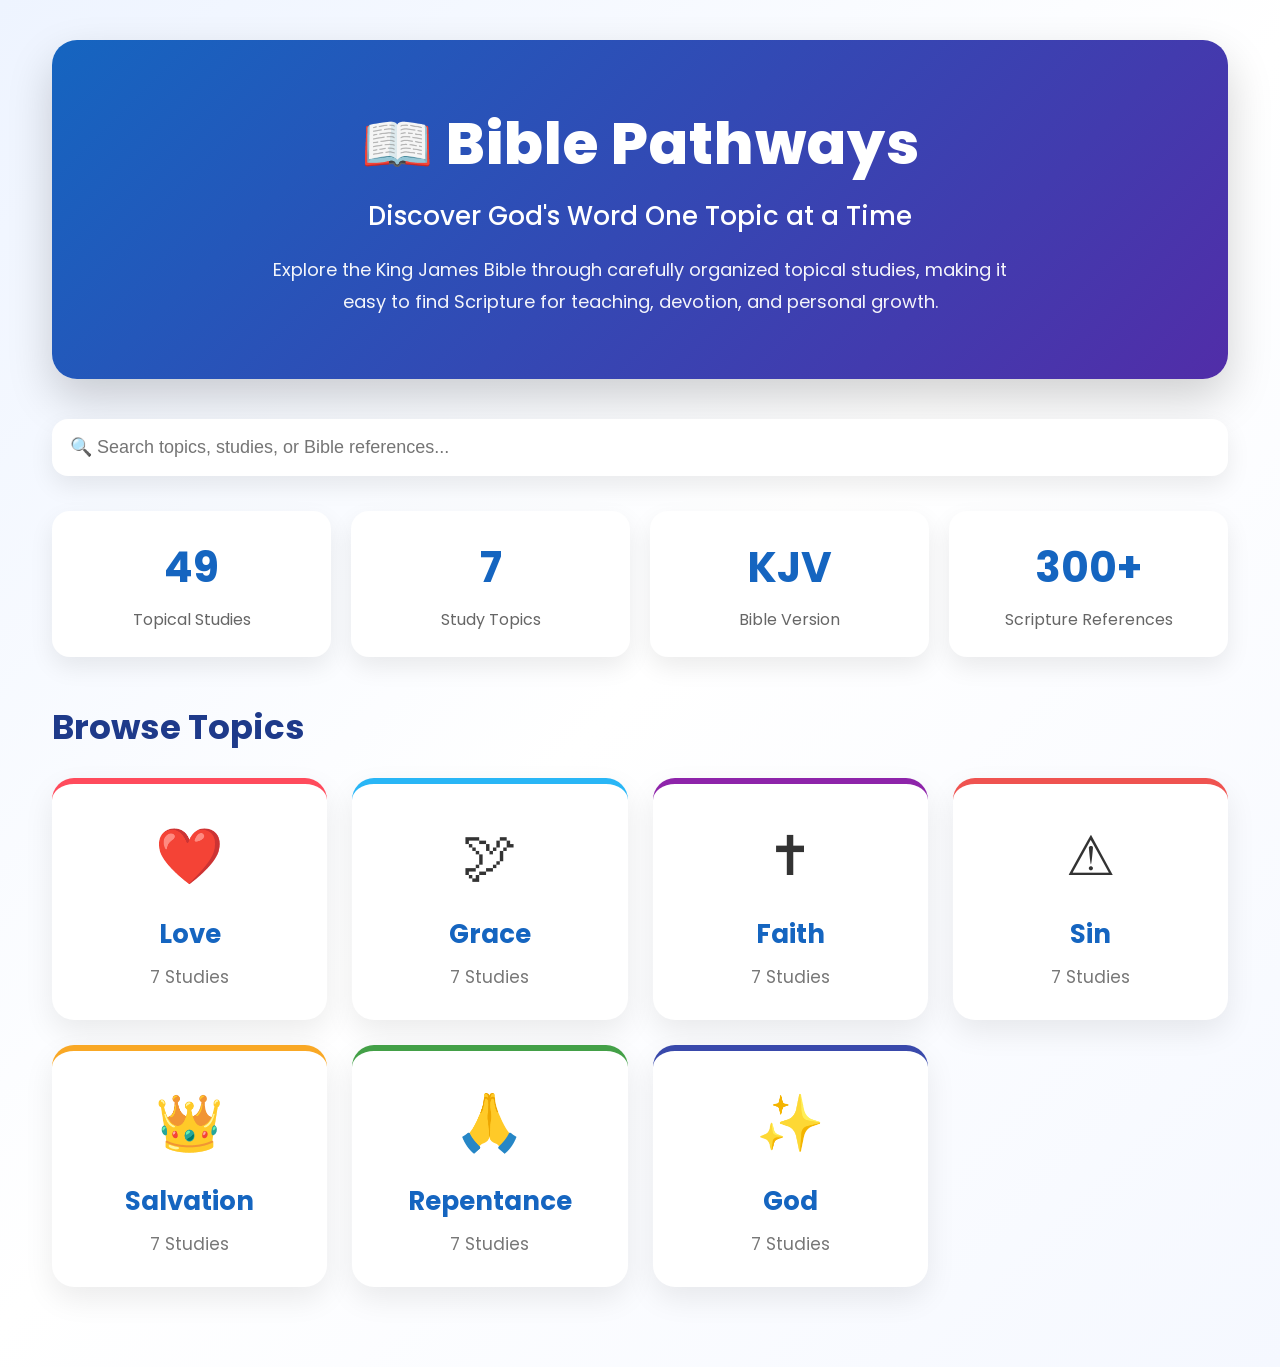
==== index.html @ 65f011f1 "Complete Bible Pathways MVP with search and Bible API integration" ====
<!DOCTYPE html>
<html lang="en">

<head>

    <meta charset="UTF-8">

    <meta name="viewport"
          content="width=device-width, initial-scale=1.0">

    <title>Bible Pathways</title>

    <link rel="stylesheet" href="css/style.css">

</head>

<body>

<div class="container">

    <!-- Hero Header -->

    <header class="hero">

        <h1>📖 Bible Pathways</h1>

        <h3>Discover God's Word One Topic at a Time</h3>

        <p>
            Explore the King James Bible through carefully organized topical studies,
            making it easy to find Scripture for teaching, devotion, and personal growth.
        </p>

    </header>


    <!-- Search -->

    <section class="search-section">

        <input
                type="text"
                id="searchBox"
                placeholder="🔍 Search topics, studies, or Bible references..."
        >

    </section>


    <!-- Statistics -->

    <section class="stats">

        <div class="stat-card">
            <h2>49</h2>
            <p>Topical Studies</p>
        </div>

        <div class="stat-card">
            <h2>7</h2>
            <p>Study Topics</p>
        </div>

        <div class="stat-card">
            <h2>KJV</h2>
            <p>Bible Version</p>
        </div>

        <div class="stat-card">
            <h2>300+</h2>
            <p>Scripture References</p>
        </div>

    </section>


    <!-- Categories -->

    <section>

        <h2 class="section-title">

            Browse Topics

        </h2>

        <div
                id="categoryContainer"
                class="category-grid">

        </div>

    </section>


    <!-- Studies -->

    <section
            id="studySection"
            class="hidden">

        <div class="section-header">

            <button
                    id="backButton">

                ← Back

            </button>

            <h2
                    id="categoryTitle">

            </h2>

        </div>

        <div
                id="studyContainer">

        </div>

    </section>


    <!-- Bible Verses -->

    <section
            id="verseSection"
            class="hidden">

        <div class="section-header">

            <button
                    id="backToStudies">

                ← Studies

            </button>

            <h2
                    id="studyTitle">

            </h2>

        </div>

        <div
                id="verseContainer">

        </div>

    </section>

</div>

<script src="js/script.js"></script>

</body>

</html>
---- css/style.css ----
/* ===============================
   GOOGLE FONTS
================================ */

@import url('https://fonts.googleapis.com/css2?family=Poppins:wght@300;400;500;600;700;800&display=swap');


/* ===============================
   GLOBAL
================================ */

*{
    margin:0;
    padding:0;
    box-sizing:border-box;
}

body{

    font-family:'Poppins',sans-serif;

    background:linear-gradient(135deg,#eef4ff,#ffffff,#f5f8ff);

    color:#333;

    min-height:100vh;

}


/* ===============================
   CONTAINER
================================ */

.container{

    width:95%;

    max-width:1250px;

    margin:auto;

    padding:40px 20px 80px;

}


/* ===============================
   HERO
================================ */

.hero{

    background:linear-gradient(135deg,#1565c0,#512da8);

    color:white;

    text-align:center;

    border-radius:25px;

    padding:60px 30px;

    margin-bottom:40px;

    box-shadow:0 20px 45px rgba(0,0,0,.18);

}

.hero h1{

    font-size:58px;

    font-weight:800;

    margin-bottom:10px;

    letter-spacing:1px;

}

.hero h3{

    font-size:26px;

    font-weight:500;

    margin-bottom:18px;

}

.hero p{

    font-size:18px;

    max-width:750px;

    margin:auto;

    line-height:1.8;

    opacity:.95;

}


/* ===============================
   SEARCH
================================ */

.search-section{

    margin-bottom:35px;

}

#searchBox{

    width:100%;

    padding:18px;

    font-size:18px;

    border:none;

    border-radius:16px;

    background:white;

    box-shadow:0 10px 25px rgba(0,0,0,.08);

    transition:.3s;

}

#searchBox:focus{

    outline:none;

    box-shadow:0 0 0 4px rgba(21,101,192,.25);

}


/* ===============================
   STATS
================================ */

.stats{

    display:grid;

    grid-template-columns:repeat(auto-fit,minmax(180px,1fr));

    gap:20px;

    margin-bottom:45px;

}

.stat-card{

    background:white;

    border-radius:18px;

    padding:25px;

    text-align:center;

    box-shadow:0 10px 25px rgba(0,0,0,.08);

    transition:.3s;

}

.stat-card:hover{

    transform:translateY(-6px);

}

.stat-card h2{

    color:#1565c0;

    font-size:42px;

}

.stat-card p{

    color:#666;

    margin-top:8px;

}


/* ===============================
   SECTION TITLES
================================ */

.section-title{

    color:#1e3a8a;

    font-size:34px;

    margin-bottom:25px;

    font-weight:700;

}


/* ===============================
   CATEGORY GRID
================================ */

.category-grid{

    display:grid;

    grid-template-columns:repeat(auto-fit,minmax(220px,1fr));

    gap:25px;

}


/* ===============================
   CATEGORY CARD
================================ */

.category-card{

    background:white;

    border-radius:22px;

    padding:30px;

    text-align:center;

    cursor:pointer;

    transition:.35s;

    box-shadow:0 12px 30px rgba(0,0,0,.08);

}

.category-card:hover{

    transform:translateY(-10px) scale(1.03);

    box-shadow:0 20px 40px rgba(0,0,0,.15);

}

.category-icon{

    font-size:55px;

    margin-bottom:18px;

}

.category-name{

    font-size:26px;

    font-weight:700;

    color:#1565c0;

}

.category-count{

    margin-top:10px;

    color:#777;

    font-size:17px;

}


/* ===============================
   CATEGORY COLORS
================================ */

.category-card:nth-child(1){

    border-top:6px solid #ff4b5c;

}

.category-card:nth-child(2){

    border-top:6px solid #29b6f6;

}

.category-card:nth-child(3){

    border-top:6px solid #8e24aa;

}

.category-card:nth-child(4){

    border-top:6px solid #ef5350;

}

.category-card:nth-child(5){

    border-top:6px solid #f9a825;

}

.category-card:nth-child(6){

    border-top:6px solid #43a047;

}

.category-card:nth-child(7){

    border-top:6px solid #3949ab;

}


/* ===============================
   STUDIES
================================ */

#studyContainer{

    display:grid;

    gap:18px;

}

.study-card{

    background:white;

    padding:25px;

    border-radius:18px;

    cursor:pointer;

    transition:.3s;

    box-shadow:0 8px 20px rgba(0,0,0,.08);

}

.study-card:hover{

    background:linear-gradient(135deg,#1565c0,#3949ab);

    color:white;

    transform:translateX(8px);

}

.study-position{

    color:#888;

    font-size:15px;

}

.study-card:hover .study-position{

    color:white;

}

.study-title{

    margin-top:8px;

    font-size:23px;

    font-weight:600;

}


/* ===============================
   VERSES
================================ */

#verseContainer{

    display:grid;

    gap:20px;

}

.verse-card{

    background:white;

    border-radius:20px;

    padding:28px;

    box-shadow:0 10px 25px rgba(0,0,0,.08);

    border-left:6px solid #1565c0;

}

.reference{

    color:#1565c0;

    font-size:23px;

    font-weight:700;

    margin-bottom:15px;

}

.verse{

    font-size:19px;

    line-height:1.9;

}


/* ===============================
   BUTTONS
================================ */

button{

    background:linear-gradient(135deg,#1565c0,#3949ab);

    color:white;

    border:none;

    padding:12px 24px;

    border-radius:12px;

    font-size:16px;

    cursor:pointer;

    transition:.3s;

}

button:hover{

    transform:translateY(-2px);

    box-shadow:0 10px 20px rgba(0,0,0,.15);

}


/* ===============================
   SECTION HEADER
================================ */

.section-header{

    display:flex;

    align-items:center;

    gap:20px;

    margin:40px 0 30px;

}

.section-header h2{

    color:#1565c0;

    font-size:34px;

}


/* ===============================
   UTILITIES
================================ */

.hidden{

    display:none;

}


/* ===============================
   RESPONSIVE
================================ */

@media(max-width:768px){

.hero h1{

    font-size:42px;

}

.hero h3{

    font-size:20px;

}

.hero p{

    font-size:16px;

}

.section-title{

    font-size:28px;

}

.category-name{

    font-size:22px;

}

.reference{

    font-size:20px;

}

}
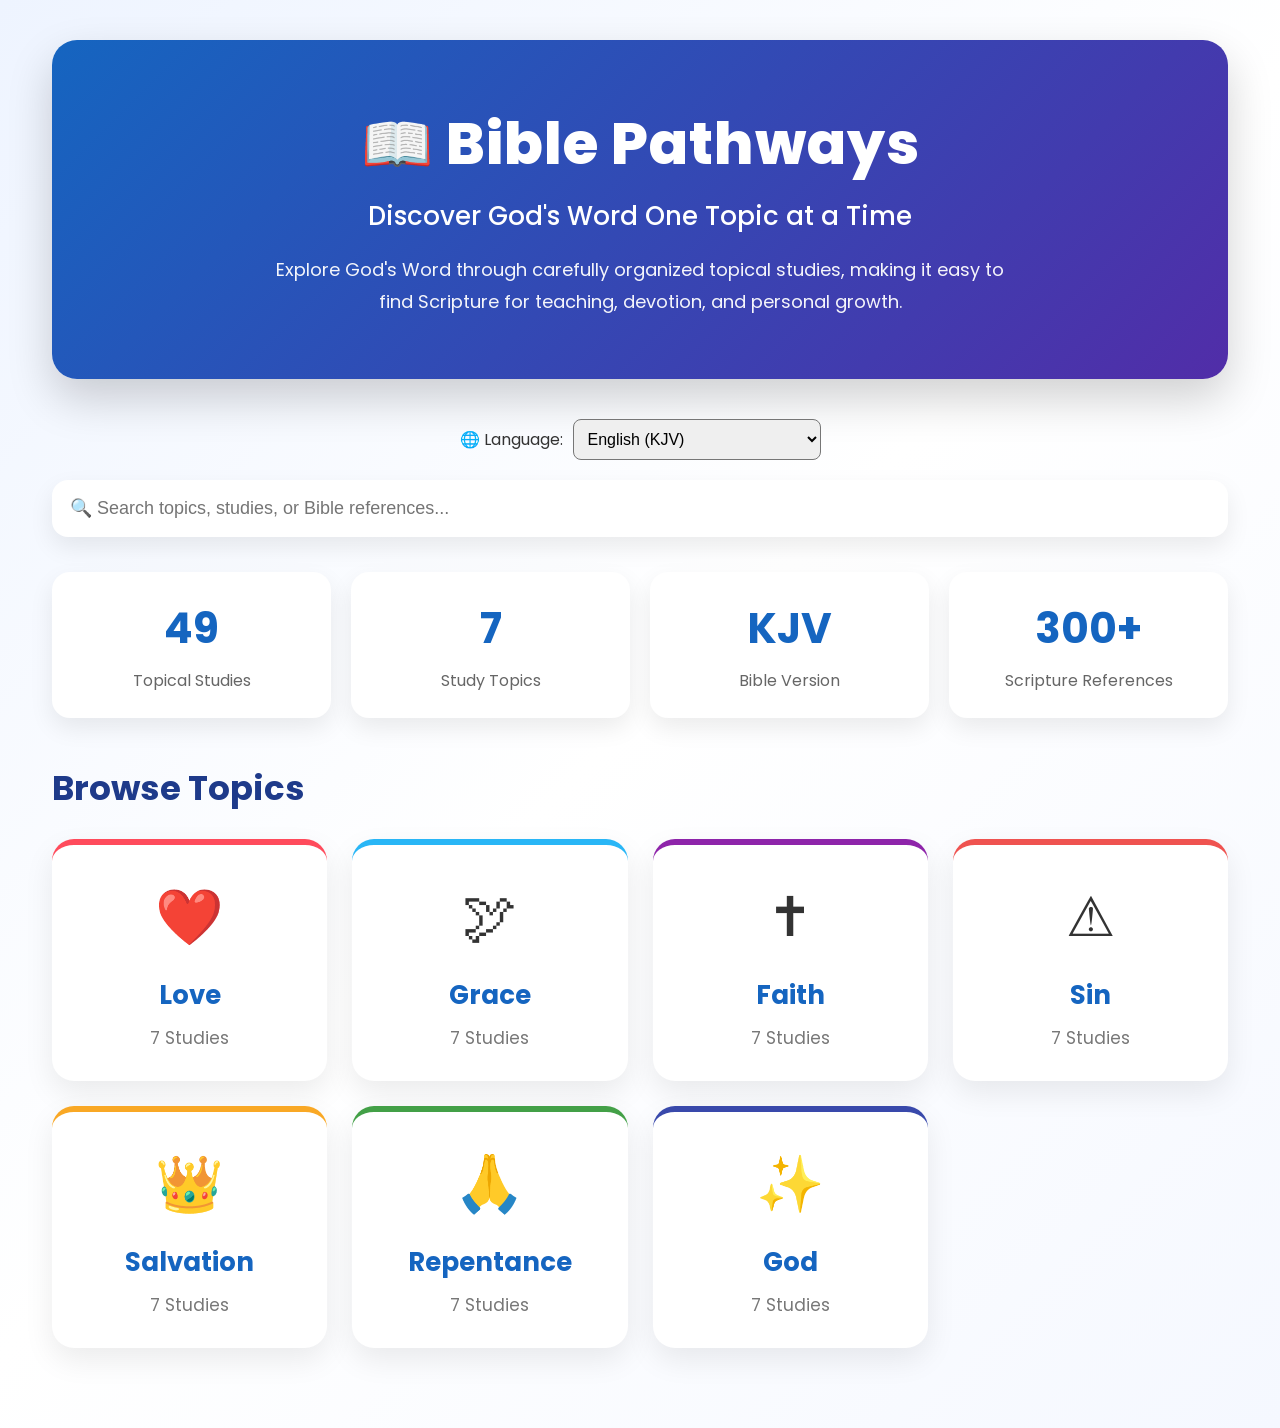
==== commit 4f95d3a7: "Add bilingual English and Spanish support" ====
--- a/index.html
+++ b/index.html
@@ -5,8 +5,7 @@
 
     <meta charset="UTF-8">
 
-    <meta name="viewport"
-          content="width=device-width, initial-scale=1.0">
+    <meta name="viewport" content="width=device-width, initial-scale=1.0">
 
     <title>Bible Pathways</title>
 
@@ -22,16 +21,35 @@
 
     <header class="hero">
 
-        <h1>📖 Bible Pathways</h1>
+        <h1 id="heroTitle">📖 Bible Pathways</h1>
 
-        <h3>Discover God's Word One Topic at a Time</h3>
+        <h3 id="heroSubtitle">
+            Discover God's Word One Topic at a Time
+        </h3>
 
-        <p>
-            Explore the King James Bible through carefully organized topical studies,
+        <p id="heroDescription">
+            Explore God's Word through carefully organized topical studies,
             making it easy to find Scripture for teaching, devotion, and personal growth.
         </p>
 
     </header>
+
+
+    <!-- Language Selector -->
+
+    <section class="language-selector">
+
+        <label for="language">🌐 Language:</label>
+
+        <select id="language">
+
+            <option value="en">English (KJV)</option>
+
+            <option value="es">Español (Reina-Valera 1909)</option>
+
+        </select>
+
+    </section>
 
 
     <!-- Search -->
@@ -39,8 +57,8 @@
     <section class="search-section">
 
         <input
+                id="searchBox"
                 type="text"
-                id="searchBox"
                 placeholder="🔍 Search topics, studies, or Bible references..."
         >
 
@@ -52,23 +70,45 @@
     <section class="stats">
 
         <div class="stat-card">
+
             <h2>49</h2>
-            <p>Topical Studies</p>
+
+            <p id="statStudies">
+                Topical Studies
+            </p>
+
         </div>
 
         <div class="stat-card">
+
             <h2>7</h2>
-            <p>Study Topics</p>
+
+            <p id="statTopics">
+                Study Topics
+            </p>
+
         </div>
 
         <div class="stat-card">
-            <h2>KJV</h2>
-            <p>Bible Version</p>
+
+            <h2 id="versionName">
+                KJV
+            </h2>
+
+            <p id="statVersion">
+                Bible Version
+            </p>
+
         </div>
 
         <div class="stat-card">
+
             <h2>300+</h2>
-            <p>Scripture References</p>
+
+            <p id="statReferences">
+                Scripture References
+            </p>
+
         </div>
 
     </section>
@@ -78,7 +118,9 @@
 
     <section>
 
-        <h2 class="section-title">
+        <h2
+                id="browseTitle"
+                class="section-title">
 
             Browse Topics
 
@@ -101,24 +143,17 @@
 
         <div class="section-header">
 
-            <button
-                    id="backButton">
+            <button id="backButton">
 
                 ← Back
 
             </button>
 
-            <h2
-                    id="categoryTitle">
-
-            </h2>
+            <h2 id="categoryTitle"></h2>
 
         </div>
 
-        <div
-                id="studyContainer">
-
-        </div>
+        <div id="studyContainer"></div>
 
     </section>
 
@@ -131,24 +166,17 @@
 
         <div class="section-header">
 
-            <button
-                    id="backToStudies">
+            <button id="backToStudies">
 
                 ← Studies
 
             </button>
 
-            <h2
-                    id="studyTitle">
-
-            </h2>
+            <h2 id="studyTitle"></h2>
 
         </div>
 
-        <div
-                id="verseContainer">
-
-        </div>
+        <div id="verseContainer"></div>
 
     </section>
 
--- a/css/style.css
+++ b/css/style.css
@@ -557,4 +557,28 @@
 
 }
 
+}
+
+.language-selector{
+
+    display:flex;
+
+    justify-content:center;
+
+    align-items:center;
+
+    gap:10px;
+
+    margin:20px 0;
+
+}
+
+.language-selector select{
+
+    padding:10px;
+
+    border-radius:8px;
+
+    font-size:16px;
+
 }
